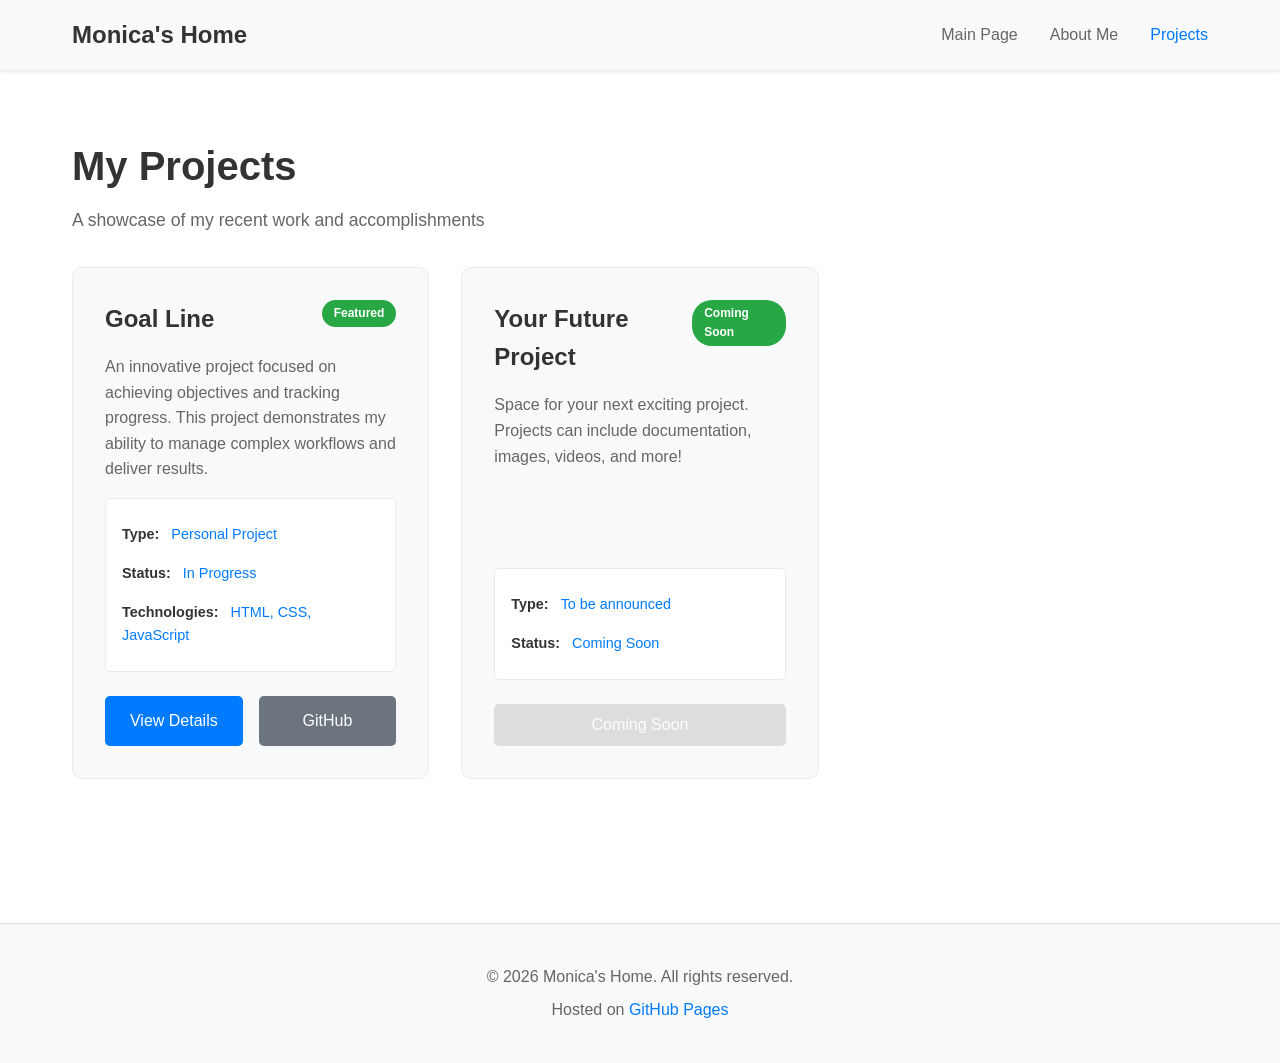
==== pages/projects.html @ 7ad74583 "Add files via upload" ====
<!DOCTYPE html>
<html lang="vi">
<head>
    <meta charset="UTF-8">
    <meta name="viewport" content="width=device-width, initial-scale=1.0">
    <title>Projects - Monica's Home</title>
    <link rel="stylesheet" href="../css/style.css">
</head>
<body>
    <!-- Navigation -->
    <nav class="navbar">
        <div class="nav-container">
            <a href="../index.html" class="logo">Monica's Home</a>
            <ul class="nav-menu">
                <li><a href="../index.html" class="nav-link">Main Page</a></li>
                <li><a href="about.html" class="nav-link">About Me</a></li>
                <li><a href="projects.html" class="nav-link active">Projects</a></li>
            </ul>
        </div>
    </nav>

    <!-- Main Content -->
    <main class="container">
        <section class="projects-section">
            <h1>My Projects</h1>
            <p class="section-subtitle">A showcase of my recent work and accomplishments</p>

            <div class="projects-grid">
                <!-- Goal Line Project -->
                <div class="project-card">
                    <div class="project-header">
                        <h2>Goal Line</h2>
                        <span class="project-status">Featured</span>
                    </div>
                    <p class="project-description">
                        An innovative project focused on achieving objectives and tracking progress. 
                        This project demonstrates my ability to manage complex workflows and deliver results.
                    </p>
                    <div class="project-details">
                        <div class="detail-item">
                            <strong>Type:</strong> <span>Personal Project</span>
                        </div>
                        <div class="detail-item">
                            <strong>Status:</strong> <span>In Progress</span>
                        </div>
                        <div class="detail-item">
                            <strong>Technologies:</strong> <span>HTML, CSS, JavaScript</span>
                        </div>
                    </div>
                    <div class="project-actions">
                        <a href="../projects/goalline/index.html" class="btn">View Details</a>
                        <a href="https://github.com" target="_blank" class="btn btn-secondary">GitHub</a>
                    </div>
                </div>

                <!-- Add more projects here -->
                <div class="project-card">
                    <div class="project-header">
                        <h2>Your Future Project</h2>
                        <span class="project-status">Coming Soon</span>
                    </div>
                    <p class="project-description">
                        Space for your next exciting project. Projects can include documentation, 
                        images, videos, and more!
                    </p>
                    <div class="project-details">
                        <div class="detail-item">
                            <strong>Type:</strong> <span>To be announced</span>
                        </div>
                        <div class="detail-item">
                            <strong>Status:</strong> <span>Coming Soon</span>
                        </div>
                    </div>
                    <div class="project-actions">
                        <button class="btn" disabled>Coming Soon</button>
                    </div>
                </div>
            </div>
        </section>
    </main>

    <!-- Footer -->
    <footer class="footer">
        <p>&copy; 2026 Monica's Home. All rights reserved.</p>
        <p>Hosted on <a href="https://pages.github.com" target="_blank">GitHub Pages</a></p>
    </footer>

    <script src="../js/script.js"></script>

    <style>
        .projects-section {
            padding: 2rem 0;
        }

        .projects-section h1 {
            font-size: 2.5rem;
            margin-bottom: 0.5rem;
        }

        .section-subtitle {
            font-size: 1.1rem;
            color: #666;
            margin-bottom: 2rem;
        }

        .projects-grid {
            display: grid;
            grid-template-columns: repeat(auto-fill, minmax(350px, 1fr));
            gap: 2rem;
            margin: 2rem 0;
        }

        .project-card {
            background-color: #f8f9fa;
            padding: 2rem;
            border-radius: 10px;
            border: 1px solid #e9ecef;
            transition: all 0.3s ease;
            display: flex;
            flex-direction: column;
        }

        .project-card:hover {
            box-shadow: 0 4px 15px rgba(0, 0, 0, 0.1);
            transform: translateY(-5px);
            border-color: #007bff;
        }

        .project-header {
            display: flex;
            justify-content: space-between;
            align-items: flex-start;
            margin-bottom: 1rem;
        }

        .project-header h2 {
            margin: 0;
            font-size: 1.5rem;
            color: #333;
        }

        .project-status {
            display: inline-block;
            padding: 0.25rem 0.75rem;
            background-color: #007bff;
            color: white;
            border-radius: 20px;
            font-size: 0.75rem;
            font-weight: bold;
        }

        .project-status {
            background-color: #28a745;
        }

        .project-card:has(.project-status:contains("Coming Soon")) .project-status {
            background-color: #ffc107;
        }

        .project-description {
            color: #666;
            margin-bottom: 1rem;
            flex-grow: 1;
        }

        .project-details {
            background-color: white;
            padding: 1rem;
            border-radius: 5px;
            margin-bottom: 1.5rem;
            border: 1px solid #e9ecef;
        }

        .detail-item {
            padding: 0.5rem 0;
            font-size: 0.9rem;
        }

        .detail-item strong {
            color: #333;
        }

        .detail-item span {
            color: #007bff;
            margin-left: 0.5rem;
        }

        .project-actions {
            display: flex;
            gap: 1rem;
        }

        .project-actions .btn {
            flex: 1;
            text-align: center;
        }

        .btn-secondary {
            background-color: #6c757d;
        }

        .btn-secondary:hover {
            background-color: #5a6268;
        }

        .btn:disabled {
            background-color: #ccc;
            cursor: not-allowed;
            opacity: 0.6;
        }

        @media (max-width: 768px) {
            .projects-grid {
                grid-template-columns: 1fr;
            }

            .projects-section h1 {
                font-size: 2rem;
            }
        }
    </style>
</body>
</html>
---- css/style.css ----
* {
    margin: 0;
    padding: 0;
    box-sizing: border-box;
}

body {
    font-family: 'Segoe UI', Tahoma, Geneva, Verdana, sans-serif;
    background-color: #ffffff;
    color: #333;
    line-height: 1.6;
}

/* Navigation Bar */
.navbar {
    background-color: #f8f9fa;
    box-shadow: 0 2px 4px rgba(0, 0, 0, 0.1);
    position: sticky;
    top: 0;
    z-index: 100;
}

.nav-container {
    max-width: 1200px;
    margin: 0 auto;
    padding: 1rem 2rem;
    display: flex;
    justify-content: space-between;
    align-items: center;
}

.logo {
    font-size: 1.5rem;
    font-weight: bold;
    color: #333;
    text-decoration: none;
}

.nav-menu {
    display: flex;
    list-style: none;
    gap: 2rem;
}

.nav-link {
    text-decoration: none;
    color: #666;
    font-weight: 500;
    transition: color 0.3s ease;
}

.nav-link:hover,
.nav-link.active {
    color: #007bff;
}

/* Container */
.container {
    max-width: 1200px;
    margin: 0 auto;
    padding: 2rem;
}

/* Hero Section */
.hero {
    display: grid;
    grid-template-columns: 1fr 1fr;
    gap: 3rem;
    align-items: center;
    margin: 2rem 0;
}

.hero-content h1 {
    font-size: 2.5rem;
    margin-bottom: 1rem;
    color: #333;
}

.hero-content p {
    font-size: 1.1rem;
    color: #666;
    margin-bottom: 2rem;
}

.hero-image {
    display: flex;
    justify-content: center;
}

.hero-image img {
    max-width: 100%;
    height: auto;
    border-radius: 10px;
    box-shadow: 0 4px 15px rgba(0, 0, 0, 0.1);
}

/* Quick Links Section */
.quick-links {
    display: grid;
    grid-template-columns: 1fr 1fr;
    gap: 2rem;
    margin: 3rem 0;
}

.card {
    background-color: #f8f9fa;
    padding: 2rem;
    border-radius: 10px;
    box-shadow: 0 2px 10px rgba(0, 0, 0, 0.05);
    transition: transform 0.3s ease, box-shadow 0.3s ease;
}

.card:hover {
    transform: translateY(-5px);
    box-shadow: 0 4px 15px rgba(0, 0, 0, 0.1);
}

.card h2 {
    margin-bottom: 1rem;
    color: #333;
}

.card p {
    color: #666;
    margin-bottom: 1.5rem;
}

/* Buttons */
.btn {
    display: inline-block;
    padding: 0.75rem 1.5rem;
    background-color: #007bff;
    color: white;
    text-decoration: none;
    border-radius: 5px;
    transition: background-color 0.3s ease;
    border: none;
    cursor: pointer;
    font-size: 1rem;
}

.btn:hover {
    background-color: #0056b3;
}

/* Footer */
.footer {
    background-color: #f8f9fa;
    padding: 2rem;
    text-align: center;
    margin-top: 3rem;
    border-top: 1px solid #ddd;
}

.footer p {
    margin: 0.5rem 0;
    color: #666;
}

.footer a {
    color: #007bff;
    text-decoration: none;
}

.footer a:hover {
    text-decoration: underline;
}

/* Responsive Design */
@media (max-width: 768px) {
    .nav-menu {
        flex-direction: column;
        gap: 1rem;
    }

    .hero {
        grid-template-columns: 1fr;
    }

    .hero-content h1 {
        font-size: 2rem;
    }

    .quick-links {
        grid-template-columns: 1fr;
    }

    .nav-container {
        flex-direction: column;
        gap: 1rem;
    }
}
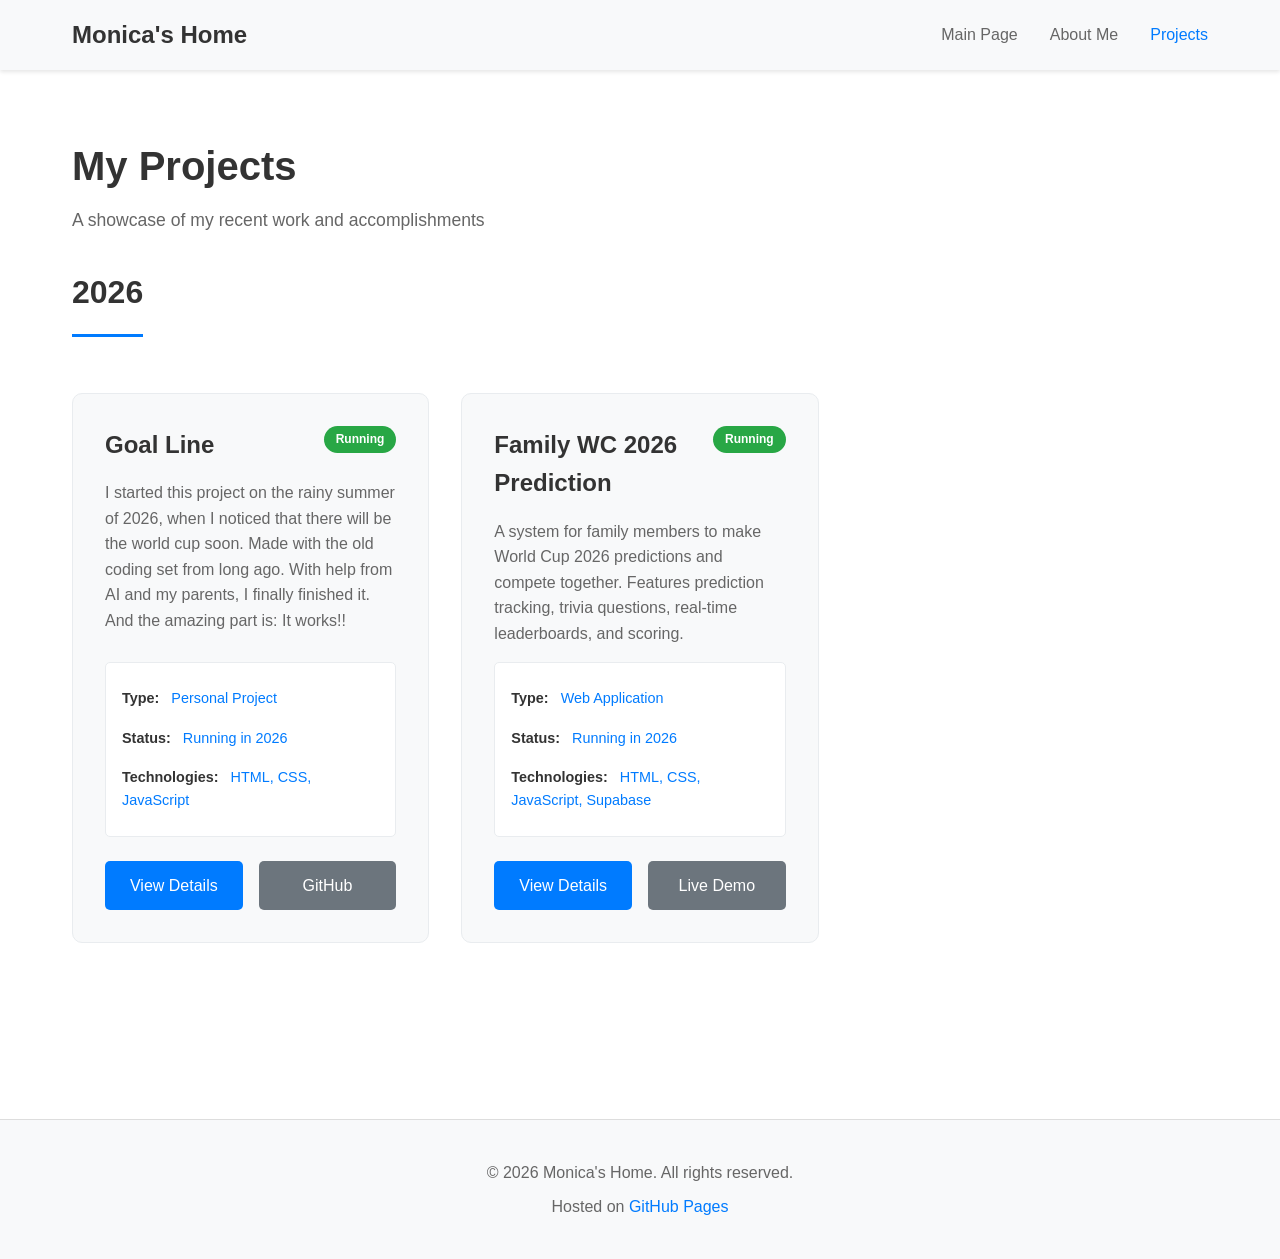
==== commit 1fd0023f: "Update projects" ====
--- a/pages/projects.html
+++ b/pages/projects.html
@@ -25,54 +25,63 @@
             <h1>My Projects</h1>
             <p class="section-subtitle">A showcase of my recent work and accomplishments</p>
 
-            <div class="projects-grid">
-                <!-- Goal Line Project -->
-                <div class="project-card">
-                    <div class="project-header">
-                        <h2>Goal Line</h2>
-                        <span class="project-status">Featured</span>
+            <!-- 2026 Projects -->
+            <div class="projects-year">
+                <h2 class="year-heading">2026</h2>
+                
+                <div class="projects-grid">
+                    <!-- Goal Line Project -->
+                    <div class="project-card">
+                        <div class="project-header">
+                            <h2>Goal Line</h2>
+                            <span class="project-status">Running</span>
+                        </div>
+                        <p class="project-description">
+                            I started this project on the rainy summer of 2026, when I noticed that there will be the world cup soon. 
+                            Made with the old coding set from long ago. With help from AI and my parents, I finally finished it. And the amazing part is: It works!!
+                        </p>
+                        <div class="project-details">
+                            <div class="detail-item">
+                                <strong>Type:</strong> <span>Personal Project</span>
+                            </div>
+                            <div class="detail-item">
+                                <strong>Status:</strong> <span>Running in 2026</span>
+                            </div>
+                            <div class="detail-item">
+                                <strong>Technologies:</strong> <span>HTML, CSS, JavaScript</span>
+                            </div>
+                        </div>
+                        <div class="project-actions">
+                            <a href="../projects/2026/goalline/index.html" class="btn">View Details</a>
+                            <a href="https://github.com" target="_blank" class="btn btn-secondary">GitHub</a>
+                        </div>
                     </div>
-                    <p class="project-description">
-                        An innovative project focused on achieving objectives and tracking progress. 
-                        This project demonstrates my ability to manage complex workflows and deliver results.
-                    </p>
-                    <div class="project-details">
-                        <div class="detail-item">
-                            <strong>Type:</strong> <span>Personal Project</span>
-                        </div>
-                        <div class="detail-item">
-                            <strong>Status:</strong> <span>In Progress</span>
-                        </div>
-                        <div class="detail-item">
-                            <strong>Technologies:</strong> <span>HTML, CSS, JavaScript</span>
-                        </div>
-                    </div>
-                    <div class="project-actions">
-                        <a href="../projects/goalline/index.html" class="btn">View Details</a>
-                        <a href="https://github.com" target="_blank" class="btn btn-secondary">GitHub</a>
-                    </div>
-                </div>
-
-                <!-- Add more projects here -->
-                <div class="project-card">
-                    <div class="project-header">
-                        <h2>Your Future Project</h2>
-                        <span class="project-status">Coming Soon</span>
-                    </div>
-                    <p class="project-description">
-                        Space for your next exciting project. Projects can include documentation, 
-                        images, videos, and more!
-                    </p>
-                    <div class="project-details">
-                        <div class="detail-item">
-                            <strong>Type:</strong> <span>To be announced</span>
-                        </div>
-                        <div class="detail-item">
-                            <strong>Status:</strong> <span>Coming Soon</span>
-                        </div>
-                    </div>
-                    <div class="project-actions">
-                        <button class="btn" disabled>Coming Soon</button>
+
+                    <!-- Family WC 2026 Prediction Project -->
+                    <div class="project-card">
+                        <div class="project-header">
+                            <h2>Family WC 2026 Prediction</h2>
+                            <span class="project-status">Running</span>
+                        </div>
+                        <p class="project-description">
+                            A system for family members to make World Cup 2026 predictions and compete together. 
+                            Features prediction tracking, trivia questions, real-time leaderboards, and scoring.
+                        </p>
+                        <div class="project-details">
+                            <div class="detail-item">
+                                <strong>Type:</strong> <span>Web Application</span>
+                            </div>
+                            <div class="detail-item">
+                                <strong>Status:</strong> <span>Running in 2026</span>
+                            </div>
+                            <div class="detail-item">
+                                <strong>Technologies:</strong> <span>HTML, CSS, JavaScript, Supabase</span>
+                            </div>
+                        </div>
+                        <div class="project-actions">
+                            <a href="../projects/2026/familyWC2026Prediction/index.html" class="btn">View Details</a>
+                            <a href="https://monica7pham.github.io/familyWC2026Prediction/" target="_blank" class="btn btn-secondary">Live Demo</a>
+                        </div>
                     </div>
                 </div>
             </div>
@@ -142,15 +151,11 @@
         .project-status {
             display: inline-block;
             padding: 0.25rem 0.75rem;
-            background-color: #007bff;
+            background-color: #28a745;
             color: white;
             border-radius: 20px;
             font-size: 0.75rem;
             font-weight: bold;
-        }
-
-        .project-status {
-            background-color: #28a745;
         }
 
         .project-card:has(.project-status:contains("Coming Soon")) .project-status {
@@ -209,6 +214,19 @@
             opacity: 0.6;
         }
 
+        .projects-year {
+            margin-bottom: 4rem;
+        }
+
+        .year-heading {
+            font-size: 2rem;
+            color: #333;
+            margin-bottom: 1.5rem;
+            padding-bottom: 1rem;
+            border-bottom: 3px solid #007bff;
+            display: inline-block;
+        }
+
         @media (max-width: 768px) {
             .projects-grid {
                 grid-template-columns: 1fr;
@@ -217,6 +235,10 @@
             .projects-section h1 {
                 font-size: 2rem;
             }
+
+            .year-heading {
+                font-size: 1.5rem;
+            }
         }
     </style>
 </body>
